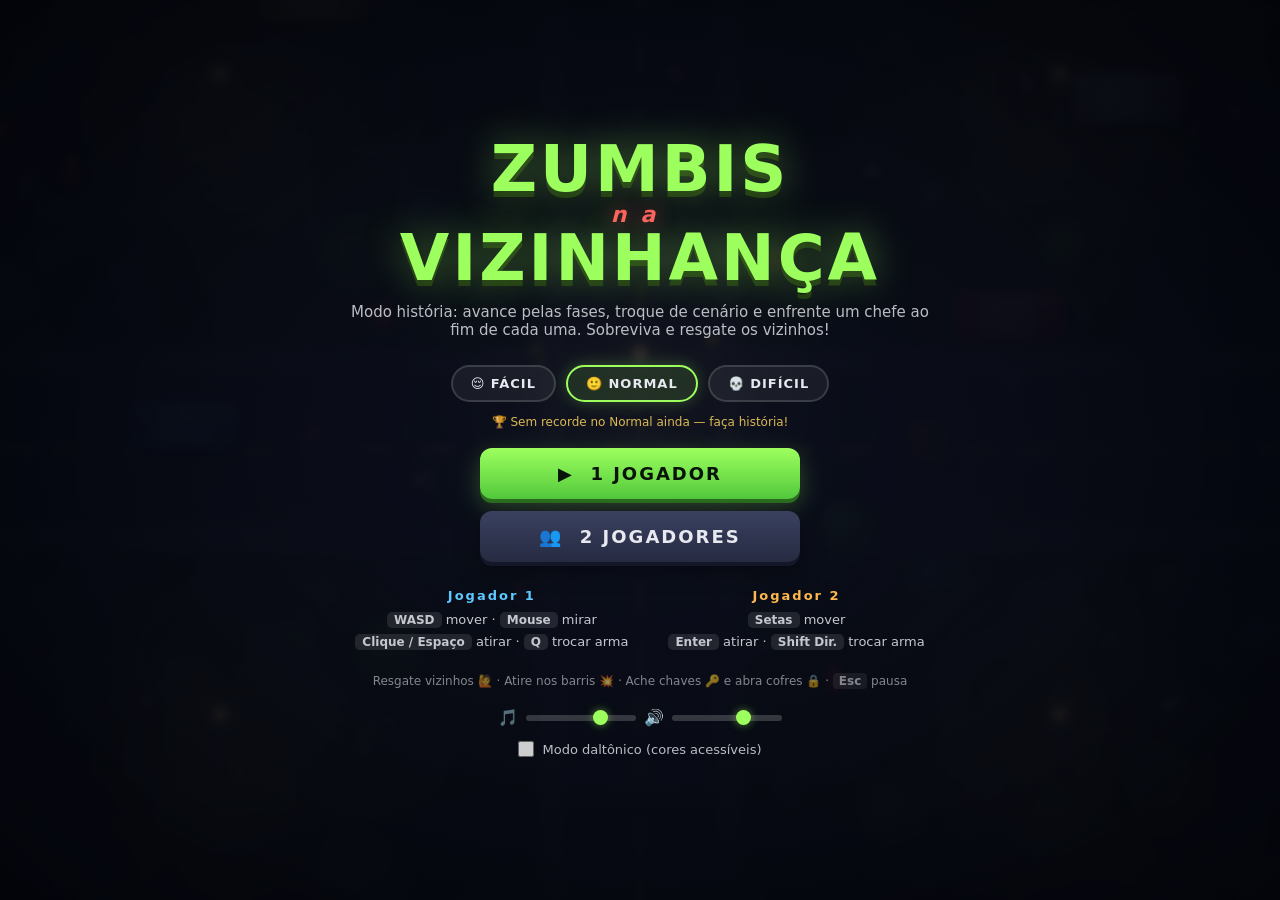
==== index.html @ d7c4fe7b "Commit inicial: Zumbis na Vizinhança Jogo de sobrevivência top-down co-op (até 2 jogadores) inspirad" ====
<!DOCTYPE html>
<html lang="pt-BR">
<head>
<meta charset="utf-8">
<meta name="viewport" content="width=device-width, initial-scale=1">
<title>Zumbis na Vizinhança</title>
<link rel="stylesheet" href="css/style.css">
</head>
<body>
<canvas id="game"></canvas>

<!-- HUD -->
<div id="hud" class="hidden">
  <div id="topbar">
    <div id="waveLabel">ONDA 1</div>
    <div id="score">0</div>
    <div id="money" class="stat"><i class="hicon"></i><span class="hval">0</span></div>
    <div id="zleft" class="stat"><i class="hicon"></i><span class="hval">0</span></div>
    <div id="keys" class="stat hidden"><i class="hicon"></i><span class="hval">0</span></div>
  </div>
  <div id="combo" class="hidden">
    <span id="comboMult">x2</span>
    <div id="comboBar"><div id="comboFill"></div></div>
  </div>
  <div id="bossbar" class="hidden">
    <div id="bossname">CHEFE</div>
    <div id="bossHp"><div id="bossHpFill"></div></div>
  </div>
  <div id="objective" class="hidden"></div>
  <div class="pcard" id="p1card">
    <div class="pname" style="color:#5ec8ff">JOGADOR 1</div>
    <div class="hpbar"><div class="hpfill" id="p1hp"></div></div>
    <div class="weap" id="p1weap"><i class="wicon"></i><span class="wtext">Pistola · ∞</span></div>
  </div>
  <div class="pcard right hidden" id="p2card">
    <div class="pname" style="color:#ffb84d">JOGADOR 2</div>
    <div class="hpbar"><div class="hpfill" id="p2hp"></div></div>
    <div class="weap" id="p2weap"><i class="wicon"></i><span class="wtext">Pistola · ∞</span></div>
  </div>
  <div id="banner" class="hidden"></div>
</div>

<!-- MENU -->
<div id="menu" class="overlay">
  <div class="panel">
    <h1>ZUMBIS<span>na</span>VIZINHANÇA</h1>
    <p class="tag">Modo história: avance pelas fases, troque de cenário e enfrente um chefe ao fim de cada uma. Sobreviva e resgate os vizinhos!</p>

    <div class="diffs">
      <button class="diffbtn" data-diff="easy">😌 FÁCIL</button>
      <button class="diffbtn sel" data-diff="normal">🙂 NORMAL</button>
      <button class="diffbtn" data-diff="hard">💀 DIFÍCIL</button>
    </div>
    <p id="highline" class="hint" style="margin-bottom:14px"></p>

    <div class="btns">
      <button id="btn1p" class="big">▶ &nbsp;1 JOGADOR</button>
      <button id="btn2p" class="big alt">👥 &nbsp;2 JOGADORES</button>
    </div>
    <div class="controls">
      <div>
        <h3 style="color:#5ec8ff">Jogador 1</h3>
        <p><b>WASD</b> mover · <b>Mouse</b> mirar<br><b>Clique / Espaço</b> atirar · <b>Q</b> trocar arma</p>
      </div>
      <div>
        <h3 style="color:#ffb84d">Jogador 2</h3>
        <p><b>Setas</b> mover<br><b>Enter</b> atirar · <b>Shift Dir.</b> trocar arma</p>
      </div>
    </div>
    <p class="hint">Resgate vizinhos 🙋 · Atire nos barris 💥 · Ache chaves 🔑 e abra cofres 🔒 · <b>Esc</b> pausa</p>
    <div class="audio-set">
      <span>🎵</span><input type="range" class="vol vol-music" min="0" max="100" title="Música">
      <span>🔊</span><input type="range" class="vol vol-sfx" min="0" max="100" title="Efeitos">
    </div>
    <label class="cb-toggle"><input type="checkbox" id="cbMode"> Modo daltônico (cores acessíveis)</label>
  </div>
</div>

<!-- SELEÇÃO DE PERSONAGEM -->
<div id="charselect" class="overlay hidden">
  <div class="panel">
    <h2 id="csPrompt">ESCOLHA SEU HERÓI</h2>
    <div id="charrow"></div>
    <div id="csPicks"></div>
    <div class="btns">
      <button id="csBack" class="big alt">◀ VOLTAR</button>
    </div>
  </div>
</div>

<!-- LOJA (entre fases) -->
<div id="shop" class="overlay hidden">
  <div class="panel">
    <h2 id="shopTitle">LOJA</h2>
    <p class="tag">Fim da fase! Gaste seu dinheiro antes de seguir (sua pontuação não cai). <span id="shopMoney">💰 0</span></p>
    <div id="shopItems"></div>
    <div class="btns">
      <button id="shopGo" class="big">▶ PRÓXIMA FASE</button>
    </div>
  </div>
</div>

<!-- PAUSE -->
<div id="pause" class="overlay hidden">
  <div class="panel small">
    <h2>PAUSADO</h2>
    <div class="btns">
      <button id="btnResume" class="big">CONTINUAR</button>
      <button id="btnQuit" class="big alt">SAIR PARA O MENU</button>
    </div>
    <div class="audio-set">
      <span>🎵</span><input type="range" class="vol vol-music" min="0" max="100" title="Música">
      <span>🔊</span><input type="range" class="vol vol-sfx" min="0" max="100" title="Efeitos">
    </div>
  </div>
</div>

<!-- GAME OVER -->
<div id="gameover" class="overlay hidden">
  <div class="panel small">
    <h2 class="red">VOCÊ VIROU JANTAR</h2>
    <div id="stats"></div>
    <div class="btns">
      <button id="btnRetry" class="big">↻ JOGAR DE NOVO</button>
      <button id="btnMenu" class="big alt">MENU</button>
    </div>
  </div>
</div>

<script src="js/utils.js"></script>
<script src="js/audio.js"></script>
<script src="js/input.js"></script>
<script src="js/particles.js"></script>
<script src="js/cartoon.js"></script>
<script src="js/world.js"></script>
<script src="js/entities.js"></script>
<script src="js/game.js"></script>
</body>
</html>
---- css/style.css ----
* { margin: 0; padding: 0; box-sizing: border-box; }

html, body {
  width: 100%; height: 100%;
  overflow: hidden;
  background: #06070d;
  font-family: 'Segoe UI', system-ui, sans-serif;
  color: #e8e8f0;
  user-select: none;
}

#game { position: fixed; inset: 0; display: block; }

.hidden { display: none !important; }

/* ---------- HUD ---------- */
#hud { position: fixed; inset: 0; pointer-events: none; z-index: 5; }

#topbar {
  position: absolute; top: 14px; left: 50%; transform: translateX(-50%);
  display: flex; gap: 28px; align-items: center;
  background: rgba(8, 10, 20, .55);
  border: 1px solid rgba(255, 255, 255, .08);
  border-radius: 14px;
  padding: 8px 26px;
  backdrop-filter: blur(8px);
}
#waveLabel { font-weight: 800; letter-spacing: 2px; color: #9dff5e; font-size: 15px; }
#score { font-weight: 700; font-size: 20px; min-width: 90px; text-align: center; font-variant-numeric: tabular-nums; }
#zleft { color: #ff7a7a; font-weight: 600; font-size: 15px; }
#keys { color: #ffe066; font-weight: 700; font-size: 15px; text-shadow: 0 0 10px rgba(255,224,102,.5); }
#money { color: #ffd75e; font-weight: 700; font-size: 15px; text-shadow: 0 0 10px rgba(255,215,94,.4); }

/* contadores da HUD com ícone desenhado (set ICON) em vez de emoji */
.stat { display: inline-flex; align-items: center; gap: 6px; }
.stat .hval { font-variant-numeric: tabular-nums; }
.hicon, .wicon {
  display: inline-block; width: 20px; height: 20px; flex: 0 0 auto;
  background-repeat: no-repeat; background-position: center; background-size: contain;
}
.wicon { width: 17px; height: 17px; vertical-align: -3px; margin-right: 5px; }

.pcard {
  position: absolute; bottom: 18px; left: 18px;
  width: 230px;
  background: rgba(8, 10, 20, .55);
  border: 1px solid rgba(255, 255, 255, .08);
  border-radius: 14px;
  padding: 10px 14px;
  backdrop-filter: blur(8px);
}
.pcard.right { left: auto; right: 18px; }
.pname { font-size: 11px; font-weight: 800; letter-spacing: 2px; margin-bottom: 5px; }
.hpbar {
  height: 12px; border-radius: 6px;
  background: rgba(255, 255, 255, .1);
  overflow: hidden;
}
.hpfill {
  height: 100%; width: 100%;
  background: linear-gradient(90deg, #38e06c, #9dff5e);
  border-radius: 6px;
  transition: width .15s ease;
}
.hpfill.low { background: linear-gradient(90deg, #e03838, #ff7a4d); }
.weap { margin-top: 6px; font-size: 13px; opacity: .9; display: flex; align-items: center; }
.pcard.right .weap { justify-content: flex-end; }
.pcard.dead { opacity: .45; }
.pcard.dead .pname::after { content: '  ✝ ABATIDO'; color: #ff6b6b; }

/* combo */
#combo {
  position: absolute; top: 70px; left: 50%; transform: translateX(-50%);
  text-align: center;
}
#comboMult {
  font-weight: 900; font-size: 26px; letter-spacing: 1px;
  color: #ffd75e; text-shadow: 0 0 16px rgba(255,215,94,.7);
  display: block;
}
#comboBar {
  width: 120px; height: 5px; margin: 3px auto 0;
  background: rgba(255,255,255,.12); border-radius: 3px; overflow: hidden;
}
#comboFill {
  height: 100%; width: 100%;
  background: linear-gradient(90deg,#ffd75e,#ff8a3d); border-radius: 3px;
}

/* objetivo especial da onda */
#objective {
  position: absolute; top: 74px; left: 50%; transform: translateX(-50%);
  background: rgba(8, 20, 12, .6);
  border: 1px solid rgba(125, 255, 158, .35);
  border-radius: 12px;
  padding: 7px 18px;
  font-size: 13px; font-weight: 800; letter-spacing: 1.5px;
  color: #7dff9e;
  text-shadow: 0 0 12px rgba(125, 255, 158, .5);
  backdrop-filter: blur(8px);
  white-space: nowrap;
}

/* barra do chefe */
#bossbar {
  position: absolute; top: 74px; left: 50%; transform: translateX(-50%);
  width: min(560px, 76vw);
  background: rgba(8,10,20,.6); border: 1px solid rgba(255,90,90,.3);
  border-radius: 12px; padding: 8px 14px; backdrop-filter: blur(8px);
}
#bossname {
  font-size: 13px; font-weight: 800; letter-spacing: 3px; text-align: center;
  color: #ff6b6b; margin-bottom: 5px; text-shadow: 0 0 14px rgba(255,80,80,.6);
}
#bossHp { height: 14px; background: rgba(255,255,255,.1); border-radius: 7px; overflow: hidden; }
#bossHpFill {
  height: 100%; width: 100%;
  background: linear-gradient(90deg,#8b0000,#ff3838,#ff7a4d); border-radius: 7px;
  transition: width .12s ease;
  box-shadow: 0 0 14px rgba(255,60,60,.5);
}

/* loja entre fases */
#shopMoney { color: #ffd75e; font-weight: 800; text-shadow: 0 0 12px rgba(255,215,94,.5); }
#shopItems {
  display: grid; grid-template-columns: repeat(3, 1fr); gap: 12px;
  margin: 20px auto; max-width: 620px;
}
.shopitem {
  pointer-events: auto;
  background: rgba(255,255,255,.05);
  border: 2px solid rgba(255,255,255,.12); border-radius: 12px;
  padding: 12px 8px; cursor: pointer; font-family: inherit; color: #e8e8f0;
  display: flex; flex-direction: column; align-items: center; gap: 3px;
  transition: transform .1s, border-color .15s, background .15s;
}
.shopitem:hover:not(.disabled) { transform: translateY(-3px); border-color: #9dff5e; background: rgba(157,255,94,.08); }
.shopitem .sico { font-size: 26px; }
.shopitem .sname { font-weight: 800; font-size: 13px; letter-spacing: .5px; }
.shopitem .sdesc { font-size: 10px; opacity: .6; line-height: 1.3; min-height: 22px; }
.shopitem .scost { font-weight: 800; font-size: 13px; color: #ffd75e; }
.shopitem.disabled { opacity: .4; cursor: default; }
.shopitem.owned .scost { color: #9dff5e; }
.shopitem.flash { animation: buyflash .3s ease; }
@keyframes buyflash { 0% { background: rgba(157,255,94,.5); } 100% { background: rgba(255,255,255,.05); } }

/* seleção de personagem */
#charrow { display: flex; gap: 16px; justify-content: center; flex-wrap: wrap; margin: 22px 0 10px; }
.charcard {
  pointer-events: auto;
  width: 150px; padding: 0 0 10px;
  background: rgba(255,255,255,.04);
  border: 3px solid rgba(255,255,255,.12); border-radius: 14px;
  overflow: hidden; cursor: pointer;
  transition: transform .1s, border-color .15s, box-shadow .15s;
  display: flex; flex-direction: column; align-items: center;
}
.charcard:hover { transform: translateY(-4px); border-color: rgba(255,255,255,.3); }
.charcard canvas { width: 150px; height: 170px; display: block; image-rendering: auto; }
.charcard .cname { font-weight: 900; font-size: 17px; letter-spacing: 1px; margin-top: 8px; }
.charcard .ctrait { font-size: 11px; opacity: .6; margin-top: 2px; }
.charcard.p1 { border-color: #5ec8ff; box-shadow: 0 0 24px rgba(94,200,255,.35); }
.charcard.p2 { border-color: #ffb84d; box-shadow: 0 0 24px rgba(255,184,77,.35); }
.charcard.taken { opacity: .5; }
.charcard .tag1, .charcard .tag2 {
  font-size: 10px; font-weight: 800; letter-spacing: 1px;
  padding: 2px 8px; border-radius: 8px; margin-top: 4px;
}
.charcard .tag1 { background: #5ec8ff; color: #06121e; }
.charcard .tag2 { background: #ffb84d; color: #1e1406; }
#csPicks { min-height: 22px; font-size: 14px; letter-spacing: 1px; opacity: .85; margin-bottom: 8px; }

/* seleção de mapa */
.pick { font-size: 12px; letter-spacing: 3px; opacity: .7; margin-bottom: 12px; }
.maps { display: flex; gap: 12px; justify-content: center; margin-bottom: 24px; flex-wrap: wrap; }
.map {
  pointer-events: auto;
  width: 150px; padding: 14px 8px;
  display: flex; flex-direction: column; align-items: center; gap: 4px;
  font-family: inherit; cursor: pointer;
  background: rgba(255,255,255,.04);
  border: 2px solid rgba(255,255,255,.1); border-radius: 14px;
  color: #e8e8f0; transition: transform .1s, border-color .15s, background .15s;
}
.map:hover { transform: translateY(-3px); background: rgba(255,255,255,.08); }
.map.sel { border-color: #9dff5e; background: rgba(157,255,94,.1); box-shadow: 0 0 22px rgba(157,255,94,.2); }
.mico { font-size: 34px; }
.mname { font-weight: 800; font-size: 15px; letter-spacing: 1px; }
.mdesc { font-size: 11px; opacity: .6; text-align: center; }

#banner {
  position: absolute; top: 30%; left: 50%; transform: translateX(-50%);
  font-size: clamp(26px, 6vw, 54px); font-weight: 900; letter-spacing: 6px;
  color: #9dff5e;
  text-shadow: 0 0 30px rgba(157, 255, 94, .6), 0 4px 12px rgba(0, 0, 0, .8);
  animation: bannerIn .5s ease;
  text-align: center;
  white-space: nowrap;
}
#banner small { display: block; font-size: clamp(13px, 2vw, 18px); letter-spacing: 3px; color: #fff; opacity: .85; font-weight: 600; }
#banner.boss { color: #ff4d4d; text-shadow: 0 0 34px rgba(255,60,60,.7), 0 4px 12px rgba(0,0,0,.8); }
#banner.gold { color: #ffd75e; text-shadow: 0 0 34px rgba(255,215,94,.7), 0 4px 12px rgba(0,0,0,.8); }
@keyframes bannerIn {
  from { opacity: 0; transform: translateX(-50%) scale(1.4); }
  to   { opacity: 1; transform: translateX(-50%) scale(1); }
}

/* ---------- Overlays ---------- */
.overlay {
  position: fixed; inset: 0; z-index: 10;
  display: flex; align-items: center; justify-content: center;
  background: radial-gradient(ellipse at center, rgba(10, 14, 28, .82), rgba(3, 4, 10, .96));
  backdrop-filter: blur(4px);
}

.panel { text-align: center; max-width: 640px; padding: 30px; }
.panel.small { max-width: 460px; }

h1 {
  font-size: 64px; font-weight: 900; line-height: .95; letter-spacing: 3px;
  color: #9dff5e;
  text-shadow: 0 0 40px rgba(157, 255, 94, .45), 0 6px 0 #1d3311;
}
h1 span {
  display: block; font-size: 22px; color: #ff5e5e; letter-spacing: 14px;
  text-shadow: 0 0 20px rgba(255, 94, 94, .6);
  margin: 6px 0 2px;
  font-style: italic;
}

/* flicker "neon" no título (clima de terror) */
@keyframes titleFlicker {
  0%, 100% { text-shadow: 0 0 40px rgba(157, 255, 94, .45), 0 6px 0 #1d3311; }
  47% { text-shadow: 0 0 40px rgba(157, 255, 94, .45), 0 6px 0 #1d3311; }
  48% { text-shadow: 0 0 10px rgba(157, 255, 94, .2), 0 6px 0 #1d3311; opacity: .85; }
  49% { text-shadow: 0 0 40px rgba(157, 255, 94, .45), 0 6px 0 #1d3311; opacity: 1; }
  72% { opacity: 1; }
  73% { opacity: .9; }
  74% { opacity: 1; }
}
h1 { animation: titleFlicker 5s ease-in-out infinite; }

/* entrada suave dos painéis (menu, loja, game over…) */
@keyframes panelIn {
  from { opacity: 0; transform: translateY(20px) scale(.97); }
  to   { opacity: 1; transform: none; }
}
.panel { animation: panelIn .42s cubic-bezier(.2, .8, .2, 1) both; }

/* acessibilidade: sem movimento para quem prefere */
@media (prefers-reduced-motion: reduce) {
  h1 { animation: none; }
  .panel { animation: none; }
  button.big:hover, .diffbtn:hover { transform: none; }
}
h2 { font-size: 38px; font-weight: 900; letter-spacing: 3px; color: #9dff5e; margin-bottom: 18px; }
h2.red { color: #ff5e5e; text-shadow: 0 0 30px rgba(255, 94, 94, .5); }

.tag { margin: 14px 0 26px; opacity: .8; font-size: 15px; }

.btns { display: flex; flex-direction: column; gap: 12px; align-items: center; margin-bottom: 26px; }

button.big {
  pointer-events: auto;
  width: 320px; padding: 15px 0;
  font-size: 18px; font-weight: 800; letter-spacing: 2px;
  font-family: inherit;
  color: #08140a;
  background: linear-gradient(180deg, #9dff5e, #52c93c);
  border: none; border-radius: 12px;
  cursor: pointer;
  box-shadow: 0 4px 0 #2c6e1e, 0 8px 24px rgba(157, 255, 94, .25);
  transition: transform .08s ease, filter .1s;
}
button.big:hover { filter: brightness(1.1); transform: translateY(-2px); }
button.big:active { transform: translateY(2px); box-shadow: 0 2px 0 #2c6e1e; }
button.big.alt {
  color: #e8e8f0;
  background: linear-gradient(180deg, #3a4160, #262b42);
  box-shadow: 0 4px 0 #14172a, 0 8px 24px rgba(0, 0, 0, .4);
}

.controls {
  display: flex; gap: 40px; justify-content: center;
  margin-bottom: 18px;
}
.controls h3 { font-size: 13px; letter-spacing: 2px; margin-bottom: 6px; }
.controls p { font-size: 13px; line-height: 1.7; opacity: .85; }
.controls b {
  background: rgba(255, 255, 255, .12);
  padding: 1px 7px; border-radius: 5px;
  font-size: 12px;
}

.hint { font-size: 12px; opacity: .55; line-height: 1.8; }
.hint b { background: rgba(255,255,255,.12); padding: 1px 6px; border-radius: 4px; }

/* dificuldade */
.diffs { display: flex; gap: 10px; justify-content: center; margin-bottom: 10px; }
.diffbtn {
  pointer-events: auto;
  font-family: inherit; cursor: pointer;
  padding: 9px 18px; border-radius: 20px;
  font-size: 13px; font-weight: 800; letter-spacing: 1px;
  color: #e8e8f0;
  background: rgba(255,255,255,.06);
  border: 2px solid rgba(255,255,255,.14);
  transition: transform .1s, border-color .15s, background .15s;
}
.diffbtn:hover { transform: translateY(-2px); }
.diffbtn.sel { border-color: #9dff5e; background: rgba(157,255,94,.12); box-shadow: 0 0 16px rgba(157,255,94,.25); }
.diffbtn[data-diff="hard"].sel { border-color: #ff5e5e; background: rgba(255,94,94,.12); box-shadow: 0 0 16px rgba(255,94,94,.3); }
#highline { color: #ffd75e; opacity: .85; }

/* controle de áudio */
.audio-set {
  display: flex; align-items: center; justify-content: center; gap: 8px;
  margin-top: 16px; font-size: 16px;
}
.audio-set input.vol {
  pointer-events: auto;
  -webkit-appearance: none; appearance: none;
  width: 110px; height: 6px; border-radius: 3px;
  background: rgba(255,255,255,.18); outline: none; cursor: pointer;
}
.audio-set input.vol::-webkit-slider-thumb {
  -webkit-appearance: none; appearance: none;
  width: 15px; height: 15px; border-radius: 50%;
  background: #9dff5e; box-shadow: 0 0 8px rgba(157,255,94,.5); cursor: pointer;
}
.audio-set input.vol::-moz-range-thumb {
  width: 15px; height: 15px; border: none; border-radius: 50%;
  background: #9dff5e; box-shadow: 0 0 8px rgba(157,255,94,.5); cursor: pointer;
}

#stats {
  margin-bottom: 24px; font-size: 16px; line-height: 2.1;
  background: rgba(255, 255, 255, .05);
  border-radius: 12px; padding: 14px 20px;
}
#stats b { color: #9dff5e; font-size: 20px; }

/* modo daltônico */
.cb-toggle {
  pointer-events: auto; cursor: pointer;
  display: inline-flex; align-items: center; gap: 8px;
  margin-top: 14px; font-size: 13px; opacity: .8; user-select: none;
}
.cb-toggle input { width: 16px; height: 16px; accent-color: #4ea3ff; cursor: pointer; }

/* sob modo daltônico: troca pares verde/vermelho por azul/laranja (deuteranopia) */
:root[data-cb] .hpfill { background: linear-gradient(90deg, #2b9cff, #7cc8ff); }
:root[data-cb] .hpfill.low { background: linear-gradient(90deg, #ff8c1a, #ffbf66); }
:root[data-cb] .diffbtn.sel { border-color: #4ea3ff; background: rgba(78,163,255,.14); box-shadow: 0 0 16px rgba(78,163,255,.3); }
:root[data-cb] .diffbtn[data-diff="hard"].sel { border-color: #ff8c1a; background: rgba(255,140,26,.14); box-shadow: 0 0 16px rgba(255,140,26,.3); }
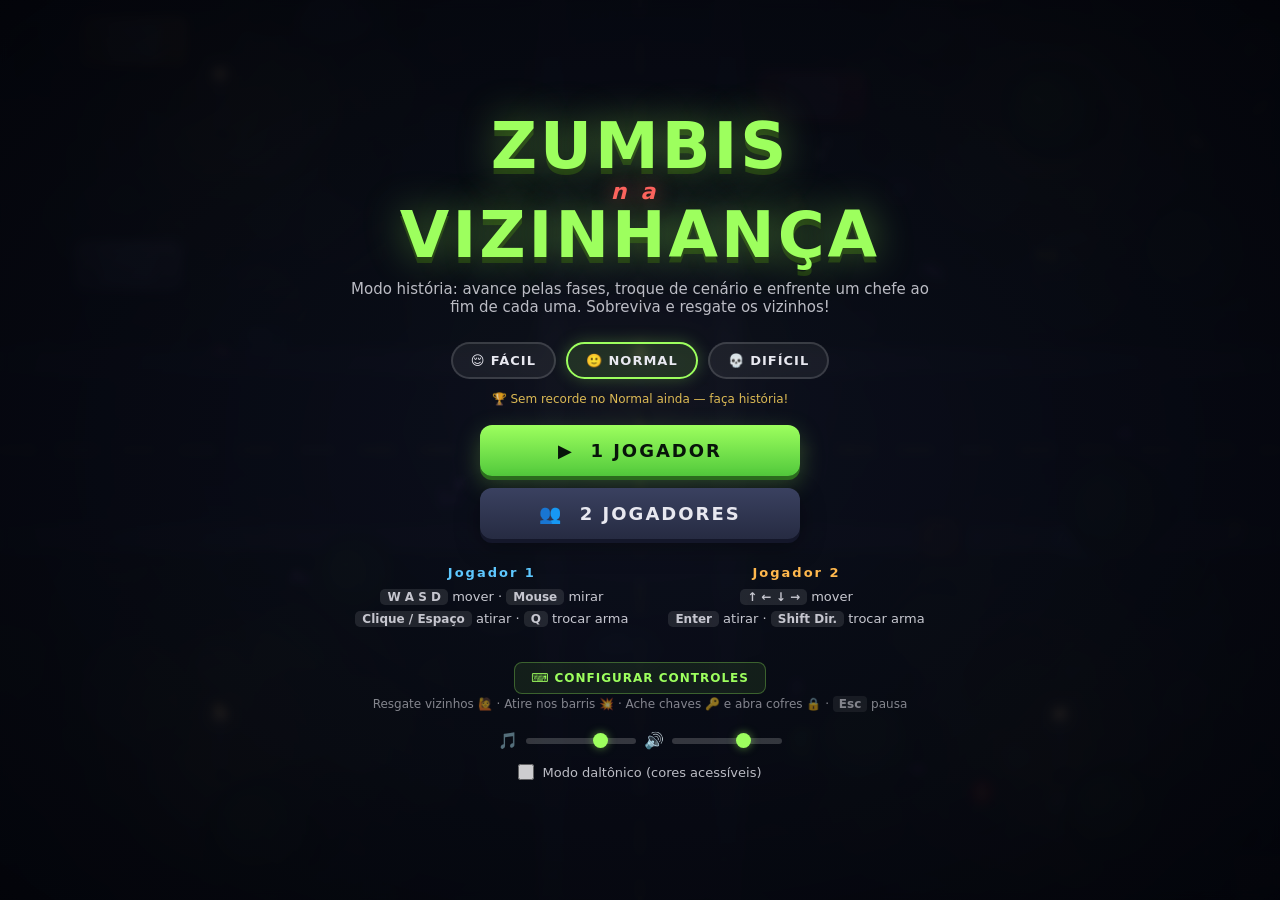
==== commit b37d6d88: "Adiciona controles remapeáveis para os dois jogadores Feedback de playtest: faltava poder personaliz" ====
--- a/index.html
+++ b/index.html
@@ -60,13 +60,14 @@
     <div class="controls">
       <div>
         <h3 style="color:#5ec8ff">Jogador 1</h3>
-        <p><b>WASD</b> mover · <b>Mouse</b> mirar<br><b>Clique / Espaço</b> atirar · <b>Q</b> trocar arma</p>
+        <p id="p1hint"></p>
       </div>
       <div>
         <h3 style="color:#ffb84d">Jogador 2</h3>
-        <p><b>Setas</b> mover<br><b>Enter</b> atirar · <b>Shift Dir.</b> trocar arma</p>
+        <p id="p2hint"></p>
       </div>
     </div>
+    <button id="btnControls" class="linkbtn">⌨ CONFIGURAR CONTROLES</button>
     <p class="hint">Resgate vizinhos 🙋 · Atire nos barris 💥 · Ache chaves 🔑 e abra cofres 🔒 · <b>Esc</b> pausa</p>
     <div class="audio-set">
       <span>🎵</span><input type="range" class="vol vol-music" min="0" max="100" title="Música">
@@ -100,12 +101,27 @@
   </div>
 </div>
 
+<!-- CONTROLES (remapeamento de teclas) -->
+<div id="controls" class="overlay hidden">
+  <div class="panel">
+    <h2>CONTROLES</h2>
+    <p class="tag">Clique numa tecla e aperte a nova. <b>Esc</b> cancela a captura.</p>
+    <div id="bindsGrid"></div>
+    <p id="bindMsg" class="bindmsg"></p>
+    <div class="btns">
+      <button id="ctrlBack" class="big">◀ VOLTAR</button>
+      <button id="ctrlReset" class="big alt">↺ RESTAURAR PADRÃO</button>
+    </div>
+  </div>
+</div>
+
 <!-- PAUSE -->
 <div id="pause" class="overlay hidden">
   <div class="panel small">
     <h2>PAUSADO</h2>
     <div class="btns">
       <button id="btnResume" class="big">CONTINUAR</button>
+      <button id="btnPauseControls" class="big alt">⌨ CONTROLES</button>
       <button id="btnQuit" class="big alt">SAIR PARA O MENU</button>
     </div>
     <div class="audio-set">
--- a/css/style.css
+++ b/css/style.css
@@ -340,6 +340,56 @@
 }
 #stats b { color: #9dff5e; font-size: 20px; }
 
+/* botão discreto (ex.: "configurar controles" no menu) */
+.linkbtn {
+  pointer-events: auto; cursor: pointer;
+  font-family: inherit; font-size: 12px; font-weight: 700; letter-spacing: 1px;
+  color: #9dff5e;
+  background: rgba(157, 255, 94, .08);
+  border: 1px solid rgba(157, 255, 94, .3);
+  border-radius: 8px; padding: 8px 16px; margin-top: 14px;
+  transition: background .15s, transform .1s;
+}
+.linkbtn:hover { background: rgba(157, 255, 94, .16); transform: translateY(-1px); }
+
+/* tela de controles (remapeamento) */
+#bindsGrid {
+  display: flex; gap: 34px; justify-content: center;
+  margin: 8px 0 4px; text-align: left;
+}
+.bindcol { min-width: 220px; }
+.bindcol h3 {
+  font-size: 13px; letter-spacing: 2px; margin-bottom: 10px; text-align: center;
+}
+.bindrow {
+  display: flex; align-items: center; justify-content: space-between;
+  gap: 12px; padding: 5px 0;
+}
+.bindname { font-size: 13px; opacity: .8; }
+.bindkey {
+  pointer-events: auto; cursor: pointer;
+  font-family: inherit; font-size: 12px; font-weight: 800;
+  min-width: 92px; padding: 7px 10px;
+  color: #e8e8f0;
+  background: rgba(255, 255, 255, .07);
+  border: 2px solid rgba(255, 255, 255, .16);
+  border-radius: 8px;
+  transition: border-color .15s, background .15s;
+}
+.bindkey:hover { border-color: rgba(157, 255, 94, .55); background: rgba(157, 255, 94, .10); }
+.bindkey.listening {
+  border-color: #ffd75e; background: rgba(255, 215, 94, .16); color: #ffd75e;
+  animation: bindPulse .9s ease-in-out infinite;
+}
+@keyframes bindPulse { 0%, 100% { opacity: 1; } 50% { opacity: .55; } }
+
+.bindmsg { font-size: 12.5px; min-height: 20px; margin: 10px 0 16px; color: #9dff5e; opacity: .9; }
+.bindmsg.bad { color: #ff8a8a; }
+
+@media (prefers-reduced-motion: reduce) {
+  .bindkey.listening { animation: none; }
+}
+
 /* modo daltônico */
 .cb-toggle {
   pointer-events: auto; cursor: pointer;
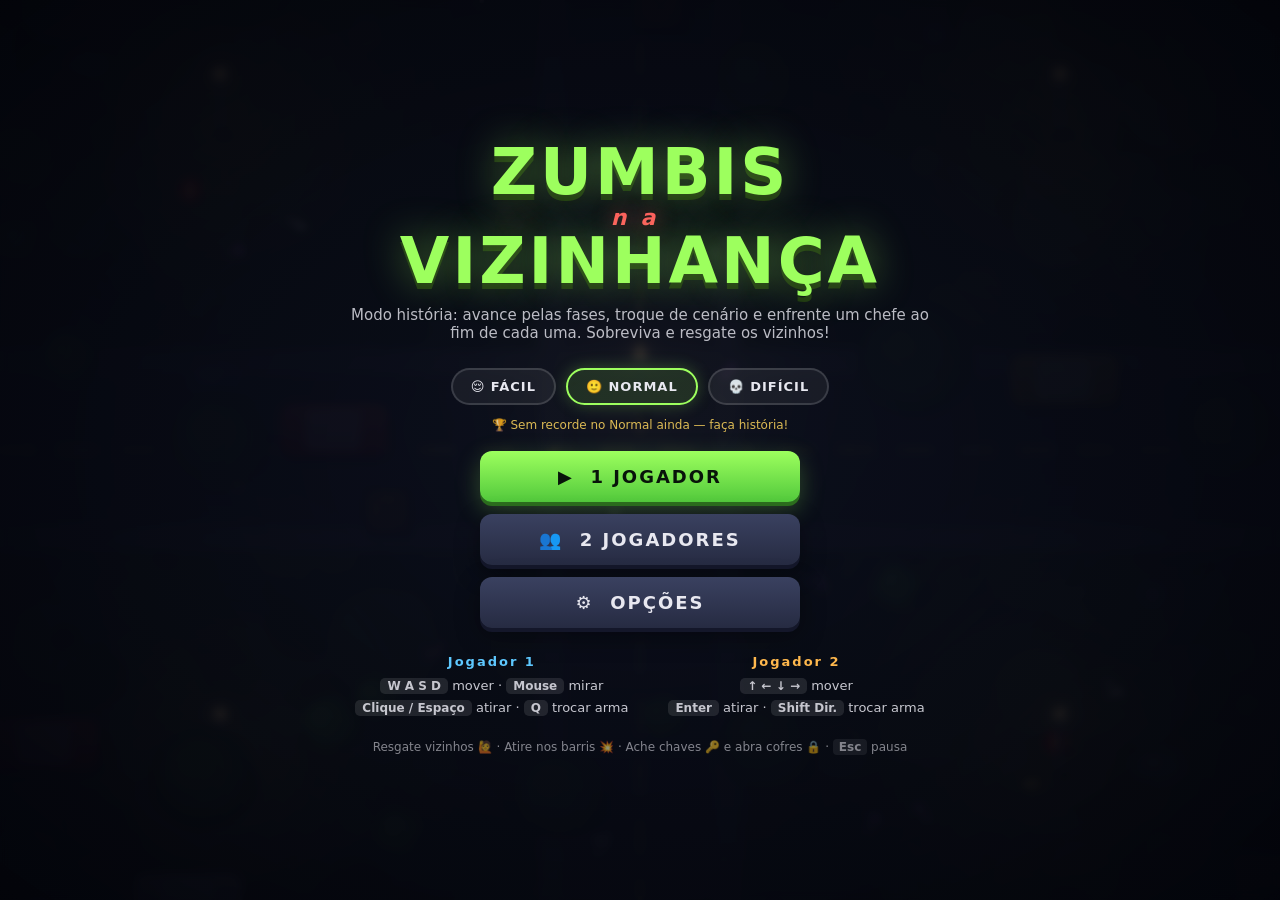
==== commit e226ae00: "Cria tela de Opções acessível pelo menu inicial O acesso à configuração de teclas era um link discre" ====
--- a/index.html
+++ b/index.html
@@ -56,6 +56,7 @@
     <div class="btns">
       <button id="btn1p" class="big">▶ &nbsp;1 JOGADOR</button>
       <button id="btn2p" class="big alt">👥 &nbsp;2 JOGADORES</button>
+      <button id="btnOptions" class="big alt">⚙ &nbsp;OPÇÕES</button>
     </div>
     <div class="controls">
       <div>
@@ -67,13 +68,37 @@
         <p id="p2hint"></p>
       </div>
     </div>
-    <button id="btnControls" class="linkbtn">⌨ CONFIGURAR CONTROLES</button>
     <p class="hint">Resgate vizinhos 🙋 · Atire nos barris 💥 · Ache chaves 🔑 e abra cofres 🔒 · <b>Esc</b> pausa</p>
-    <div class="audio-set">
-      <span>🎵</span><input type="range" class="vol vol-music" min="0" max="100" title="Música">
-      <span>🔊</span><input type="range" class="vol vol-sfx" min="0" max="100" title="Efeitos">
+  </div>
+</div>
+
+<!-- OPÇÕES -->
+<div id="options" class="overlay hidden">
+  <div class="panel">
+    <h2>OPÇÕES</h2>
+
+    <div class="optgroup">
+      <h3>Controles</h3>
+      <p class="opthint">Escolha as teclas de cada jogador — movimento, tiro e troca de arma.</p>
+      <button id="btnControls" class="big">⌨ &nbsp;CONFIGURAR TECLAS</button>
     </div>
-    <label class="cb-toggle"><input type="checkbox" id="cbMode"> Modo daltônico (cores acessíveis)</label>
+
+    <div class="optgroup">
+      <h3>Áudio</h3>
+      <div class="audio-set">
+        <span>🎵</span><input type="range" class="vol vol-music" min="0" max="100" title="Música">
+        <span>🔊</span><input type="range" class="vol vol-sfx" min="0" max="100" title="Efeitos">
+      </div>
+    </div>
+
+    <div class="optgroup">
+      <h3>Acessibilidade</h3>
+      <label class="cb-toggle"><input type="checkbox" id="cbMode"> Modo daltônico (cores acessíveis)</label>
+    </div>
+
+    <div class="btns">
+      <button id="optBack" class="big alt">◀ VOLTAR</button>
+    </div>
   </div>
 </div>
 
--- a/css/style.css
+++ b/css/style.css
@@ -340,17 +340,21 @@
 }
 #stats b { color: #9dff5e; font-size: 20px; }
 
-/* botão discreto (ex.: "configurar controles" no menu) */
-.linkbtn {
-  pointer-events: auto; cursor: pointer;
-  font-family: inherit; font-size: 12px; font-weight: 700; letter-spacing: 1px;
-  color: #9dff5e;
-  background: rgba(157, 255, 94, .08);
-  border: 1px solid rgba(157, 255, 94, .3);
-  border-radius: 8px; padding: 8px 16px; margin-top: 14px;
-  transition: background .15s, transform .1s;
-}
-.linkbtn:hover { background: rgba(157, 255, 94, .16); transform: translateY(-1px); }
+/* tela de opções: grupos (controles / áudio / acessibilidade) */
+.optgroup {
+  background: rgba(255, 255, 255, .04);
+  border: 1px solid rgba(255, 255, 255, .09);
+  border-radius: 12px;
+  padding: 16px 20px 18px;
+  margin-bottom: 14px;
+}
+.optgroup h3 {
+  font-size: 12px; letter-spacing: 2px; color: #9dff5e;
+  text-transform: uppercase; margin-bottom: 6px;
+}
+.opthint { font-size: 12.5px; opacity: .6; margin-bottom: 12px; }
+.optgroup .audio-set,
+.optgroup .cb-toggle { margin-top: 0; }
 
 /* tela de controles (remapeamento) */
 #bindsGrid {
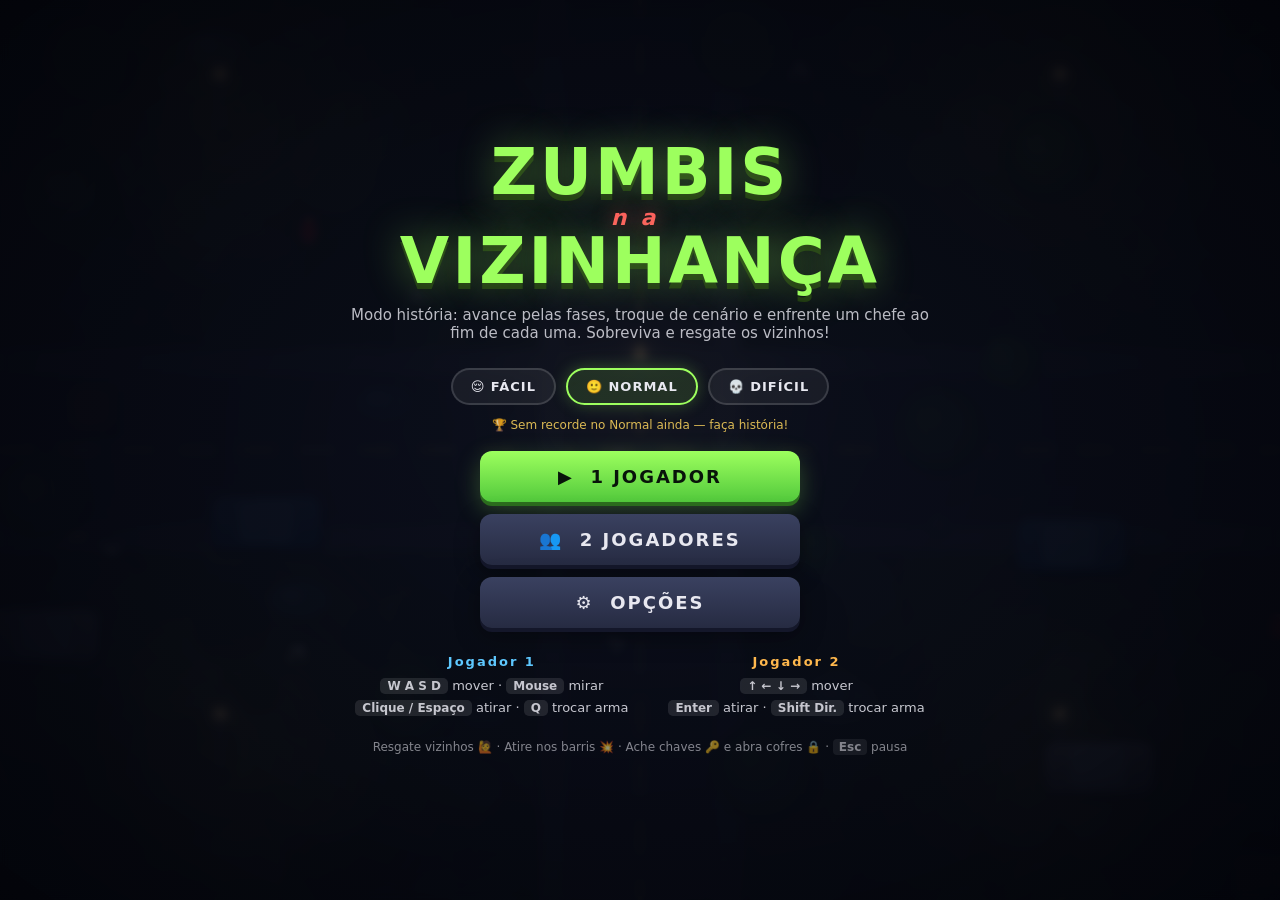
==== commit d07e0f32: "Deixa claro na HUD quando a Loja abre Feedback de playtest: o dinheiro acumulava na HUD sem nenhuma " ====
--- a/index.html
+++ b/index.html
@@ -27,6 +27,7 @@
     <div id="bossHp"><div id="bossHpFill"></div></div>
   </div>
   <div id="objective" class="hidden"></div>
+  <div id="shopHint" class="hidden"><i class="hicon"></i><span class="hval"></span></div>
   <div class="pcard" id="p1card">
     <div class="pname" style="color:#5ec8ff">JOGADOR 1</div>
     <div class="hpbar"><div class="hpfill" id="p1hp"></div></div>
--- a/css/style.css
+++ b/css/style.css
@@ -25,7 +25,7 @@
   padding: 8px 26px;
   backdrop-filter: blur(8px);
 }
-#waveLabel { font-weight: 800; letter-spacing: 2px; color: #9dff5e; font-size: 15px; }
+#waveLabel { font-weight: 800; letter-spacing: 2px; color: #9dff5e; font-size: 15px; white-space: nowrap; }
 #score { font-weight: 700; font-size: 20px; min-width: 90px; text-align: center; font-variant-numeric: tabular-nums; }
 #zleft { color: #ff7a7a; font-weight: 600; font-size: 15px; }
 #keys { color: #ffe066; font-weight: 700; font-size: 15px; text-shadow: 0 0 10px rgba(255,224,102,.5); }
@@ -88,6 +88,21 @@
 }
 
 /* objetivo especial da onda */
+/* aviso de quando a Loja abre (fica sob a topbar; desce se houver objetivo) */
+#shopHint {
+  position: absolute; top: 74px; left: 50%; transform: translateX(-50%);
+  display: inline-flex; align-items: center; gap: 7px;
+  background: rgba(24, 18, 4, .6);
+  border: 1px solid rgba(255, 215, 94, .32);
+  border-radius: 12px;
+  padding: 6px 16px;
+  font-size: 12.5px; font-weight: 800; letter-spacing: 1.2px;
+  color: #ffd75e;
+  white-space: nowrap;
+}
+#shopHint .hicon { width: 17px; height: 17px; }
+#objective:not(.hidden) ~ #shopHint { top: 112px; }
+
 #objective {
   position: absolute; top: 74px; left: 50%; transform: translateX(-50%);
   background: rgba(8, 20, 12, .6);
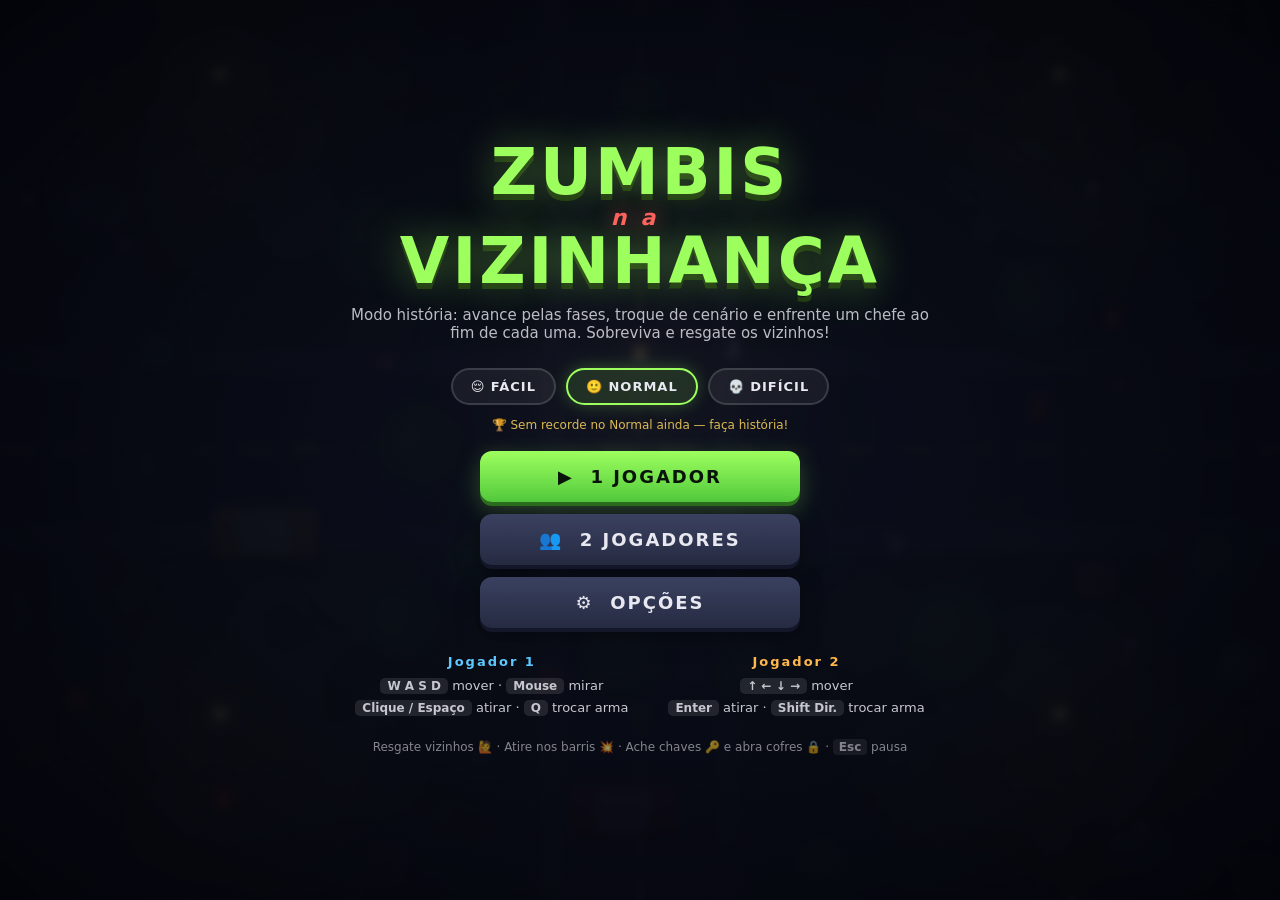
==== commit 7906dc90: "Integra os sprites gerados por IA ao motor do jogo Player, Zombie, Boss e Neighbor passam a desenhar" ====
--- a/index.html
+++ b/index.html
@@ -174,6 +174,7 @@
 <script src="js/input.js"></script>
 <script src="js/particles.js"></script>
 <script src="js/cartoon.js"></script>
+<script src="js/aiart.js"></script>
 <script src="js/world.js"></script>
 <script src="js/entities.js"></script>
 <script src="js/game.js"></script>
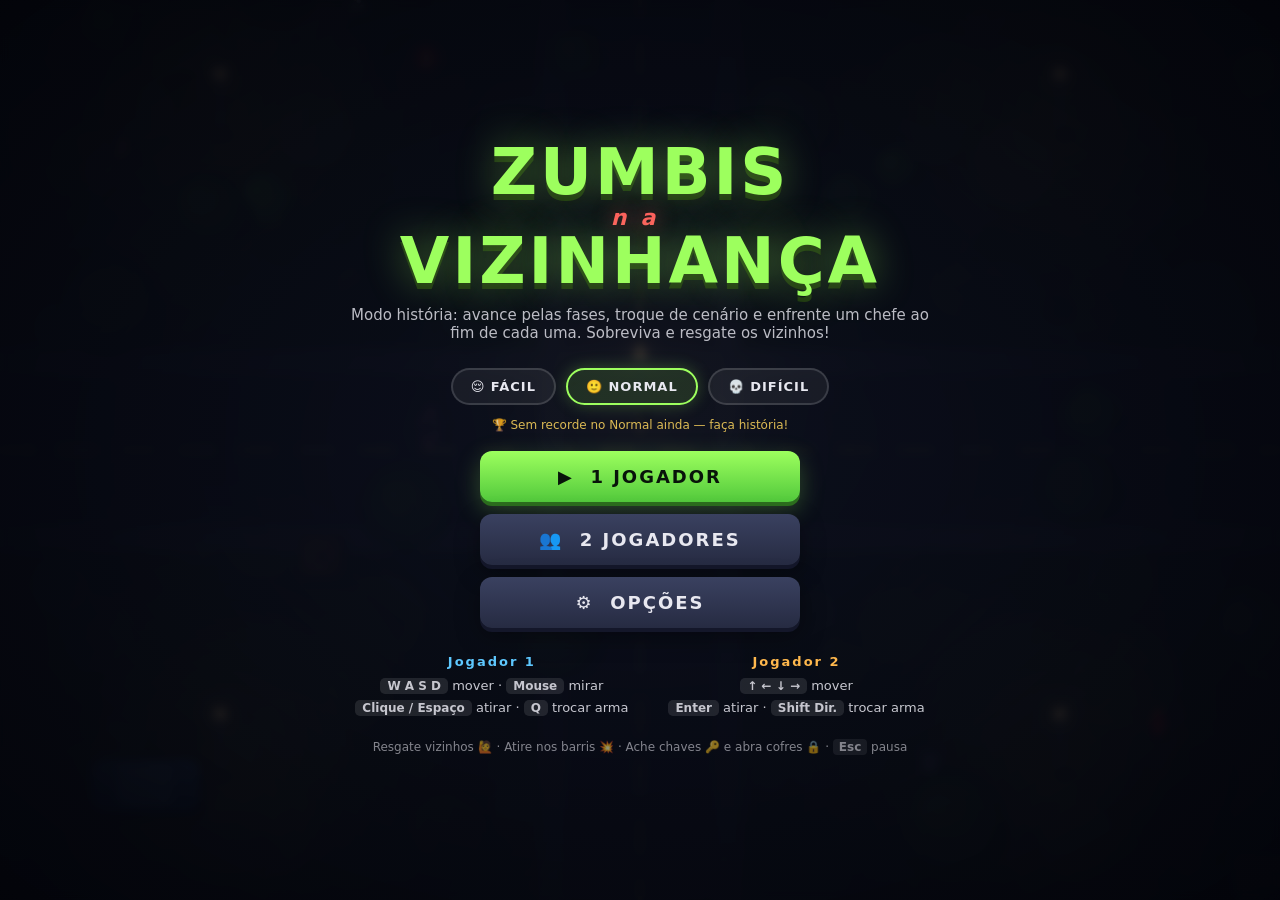
==== commit ca477dcf: "Adiciona o Abrigo: estruturas, moradores e torretas entre fases Feedback de playtest: "a gameplay es" ====
--- a/index.html
+++ b/index.html
@@ -55,10 +55,11 @@
     <p id="highline" class="hint" style="margin-bottom:14px"></p>
 
     <div class="btns">
-      <button id="btn1p" class="big">▶ &nbsp;1 JOGADOR</button>
-      <button id="btn2p" class="big alt">👥 &nbsp;2 JOGADORES</button>
+      <button id="btn1p" class="big" disabled>▶ &nbsp;1 JOGADOR</button>
+      <button id="btn2p" class="big alt" disabled>👥 &nbsp;2 JOGADORES</button>
       <button id="btnOptions" class="big alt">⚙ &nbsp;OPÇÕES</button>
     </div>
+    <p id="artLoading" class="hint artload">⏳ Carregando arte…</p>
     <div class="controls">
       <div>
         <h3 style="color:#5ec8ff">Jogador 1</h3>
@@ -115,12 +116,19 @@
   </div>
 </div>
 
-<!-- LOJA (entre fases) -->
+<!-- ABRIGO (entre fases): estruturas, moradores e loja -->
 <div id="shop" class="overlay hidden">
-  <div class="panel">
-    <h2 id="shopTitle">LOJA</h2>
-    <p class="tag">Fim da fase! Gaste seu dinheiro antes de seguir (sua pontuação não cai). <span id="shopMoney">💰 0</span></p>
-    <div id="shopItems"></div>
+  <div class="panel wide">
+    <h2 id="shopTitle">ABRIGO</h2>
+    <p class="tag">Fim da fase! Invista no abrigo antes de seguir (sua pontuação não cai). <span id="shopMoney">💰 0</span></p>
+    <div class="tabs">
+      <button class="tab sel" data-tab="tabRooms">🏚 ESTRUTURAS</button>
+      <button class="tab" data-tab="tabPeople">🙋 MORADORES <span id="peopleCount" class="pill"></span></button>
+      <button class="tab" data-tab="shopItems">🛒 LOJA</button>
+    </div>
+    <div id="tabRooms" class="tabpane"></div>
+    <div id="tabPeople" class="tabpane hidden"></div>
+    <div id="shopItems" class="tabpane hidden"></div>
     <div class="btns">
       <button id="shopGo" class="big">▶ PRÓXIMA FASE</button>
     </div>
--- a/css/style.css
+++ b/css/style.css
@@ -288,6 +288,8 @@
   transition: transform .08s ease, filter .1s;
 }
 button.big:hover { filter: brightness(1.1); transform: translateY(-2px); }
+button.big[disabled] { opacity: .45; cursor: wait; filter: none; transform: none; box-shadow: 0 4px 0 #2c6e1e; }
+.artload { margin: -14px 0 16px; color: #ffd75e; opacity: .85; }
 button.big:active { transform: translateY(2px); box-shadow: 0 2px 0 #2c6e1e; }
 button.big.alt {
   color: #e8e8f0;
@@ -409,6 +411,61 @@
   .bindkey.listening { animation: none; }
 }
 
+/* abrigo (entre fases): abas estruturas / moradores / loja */
+.panel.wide { max-width: 780px; }
+.tabs { display: flex; gap: 8px; justify-content: center; margin: 4px 0 16px; }
+.tab {
+  pointer-events: auto; cursor: pointer;
+  font-family: inherit; font-size: 12px; font-weight: 800; letter-spacing: 1.2px;
+  color: #e8e8f0; background: rgba(255,255,255,.06);
+  border: 2px solid rgba(255,255,255,.14); border-radius: 20px; padding: 8px 16px;
+  transition: border-color .15s, background .15s;
+}
+.tab.sel { border-color: #9dff5e; background: rgba(157,255,94,.12); color: #9dff5e; }
+.tab .pill {
+  display: inline-block; min-width: 18px; padding: 0 6px; margin-left: 4px;
+  border-radius: 9px; background: #ffd75e; color: #1e1406; font-size: 11px;
+}
+.tab .pill:empty { display: none; }
+.tabpane { min-height: 200px; }
+
+.rooms { display: grid; grid-template-columns: repeat(auto-fit, minmax(210px, 1fr)); gap: 12px; text-align: left; }
+.room {
+  background: rgba(255,255,255,.04); border: 1px solid rgba(255,255,255,.09);
+  border-radius: 12px; padding: 12px 14px;
+}
+.room h4 { margin: 0 0 2px; font-size: 14px; letter-spacing: 1px; color: #9dff5e; }
+.room .lvl { font-size: 11px; opacity: .7; margin-bottom: 6px; }
+.room .lvl b { color: #ffd75e; }
+.room .fx { font-size: 12px; opacity: .8; min-height: 34px; line-height: 1.45; }
+.room .pips { display: flex; gap: 4px; margin: 6px 0 10px; }
+.room .pip { width: 22px; height: 6px; border-radius: 3px; background: rgba(255,255,255,.12); }
+.room .pip.on { background: #9dff5e; box-shadow: 0 0 6px rgba(157,255,94,.5); }
+.room .pip.staff { background: #ffd75e; box-shadow: 0 0 6px rgba(255,215,94,.5); }
+.room button {
+  pointer-events: auto; cursor: pointer; width: 100%;
+  font-family: inherit; font-size: 12px; font-weight: 800; letter-spacing: 1px;
+  color: #08140a; background: linear-gradient(180deg, #9dff5e, #52c93c);
+  border: none; border-radius: 8px; padding: 8px 0;
+}
+.room button[disabled] { opacity: .35; cursor: default; }
+.room button.max { background: rgba(255,255,255,.1); color: #e8e8f0; }
+
+.people { text-align: left; }
+.person {
+  display: flex; align-items: center; justify-content: space-between; gap: 12px;
+  background: rgba(255,255,255,.04); border: 1px solid rgba(255,255,255,.09);
+  border-radius: 10px; padding: 9px 14px; margin-bottom: 8px; font-size: 13px;
+}
+.person .pname { font-weight: 800; letter-spacing: .5px; }
+.person .pdesc { font-size: 11.5px; opacity: .6; }
+.person select {
+  pointer-events: auto; font-family: inherit; font-size: 12px; font-weight: 700;
+  color: #e8e8f0; background: #1c2130; border: 1px solid rgba(255,255,255,.18);
+  border-radius: 8px; padding: 6px 10px; cursor: pointer;
+}
+.people .empty { opacity: .55; font-size: 13px; padding: 26px 10px; text-align: center; line-height: 1.7; }
+
 /* modo daltônico */
 .cb-toggle {
   pointer-events: auto; cursor: pointer;
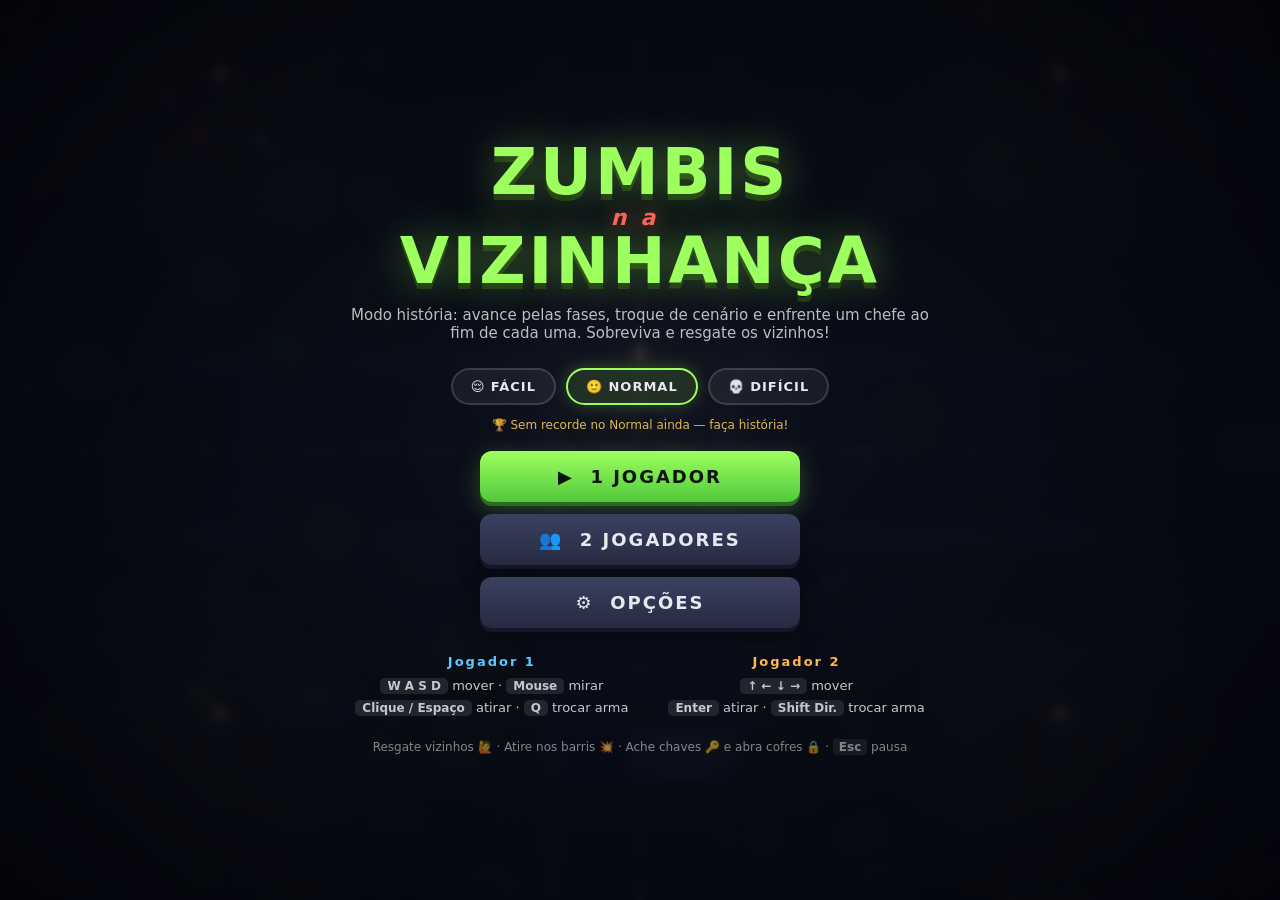
==== commit d9ecb169: "Adiciona modificadores de fase, anunciados no Abrigo Segunda metade do "nada muda ao longo do jogo":" ====
--- a/index.html
+++ b/index.html
@@ -28,6 +28,7 @@
   </div>
   <div id="objective" class="hidden"></div>
   <div id="shopHint" class="hidden"><i class="hicon"></i><span class="hval"></span></div>
+  <div id="mods" class="hidden"></div>
   <div class="pcard" id="p1card">
     <div class="pname" style="color:#5ec8ff">JOGADOR 1</div>
     <div class="hpbar"><div class="hpfill" id="p1hp"></div></div>
@@ -121,6 +122,7 @@
   <div class="panel wide">
     <h2 id="shopTitle">ABRIGO</h2>
     <p class="tag">Fim da fase! Invista no abrigo antes de seguir (sua pontuação não cai). <span id="shopMoney">💰 0</span></p>
+    <p id="nextMods" class="nextmods"></p>
     <div class="tabs">
       <button class="tab sel" data-tab="tabRooms">🏚 ESTRUTURAS</button>
       <button class="tab" data-tab="tabPeople">🙋 MORADORES <span id="peopleCount" class="pill"></span></button>
--- a/css/style.css
+++ b/css/style.css
@@ -410,6 +410,17 @@
 @media (prefers-reduced-motion: reduce) {
   .bindkey.listening { animation: none; }
 }
+
+/* modificadores da fase: pills no canto superior esquerdo */
+#mods { position: absolute; top: 74px; left: 18px; display: flex; flex-direction: column; gap: 6px; }
+.mod {
+  background: rgba(30, 8, 40, .62); border: 1px solid rgba(216, 106, 255, .45);
+  border-radius: 10px; padding: 5px 12px;
+  font-size: 12px; font-weight: 800; letter-spacing: 1px; color: #e6b3ff; white-space: nowrap;
+}
+.nextmods { font-size: 13px; color: #e6b3ff; margin: -14px 0 14px; line-height: 1.5; }
+.nextmods:empty { display: none; }
+.nextmods b { color: #fff; }
 
 /* abrigo (entre fases): abas estruturas / moradores / loja */
 .panel.wide { max-width: 780px; }
